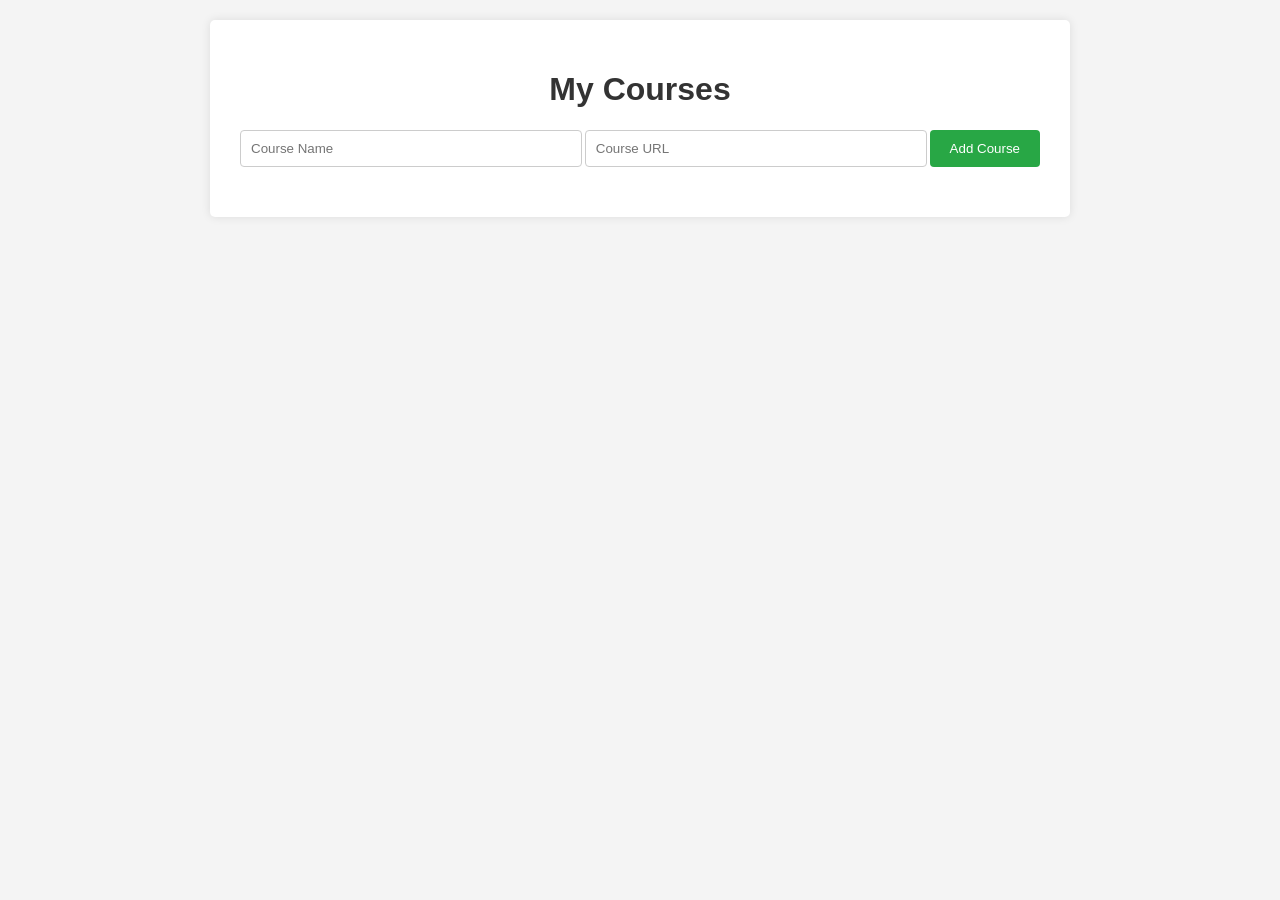
==== index.html @ 26e08bf2 "Initial commit" ====
<!DOCTYPE html>
<html lang="en">
<head>
    <meta charset="UTF-8">
    <meta name="viewport" content="width=device-width, initial-scale=1.0">
    <title>My Courses</title>
    <link rel="stylesheet" href="styles.css">
</head>
<body>
    <div class="container">
        <h1>My Courses</h1>
        
        <!-- Add Course Form -->
        <form id="course-form">
            <input type="text" id="course-name" placeholder="Course Name" required>
            <input type="url" id="course-url" placeholder="Course URL" required>
            <button type="submit">Add Course</button>
        </form>
        
        <!-- Courses List -->
        <ul id="course-list">
            <!-- Dynamic Content -->
        </ul>
    </div>

    <script src="script.js"></script>
</body>
</html>
---- styles.css ----
/* styles.css */

body {
    font-family: Arial, sans-serif;
    background-color: #f4f4f4;
    margin: 0;
    padding: 20px;
}

.container {
    max-width: 800px;
    margin: auto;
    background: #fff;
    padding: 30px;
    border-radius: 5px;
    box-shadow: 0 0 10px rgba(0,0,0,0.1);
}

h1 {
    text-align: center;
    color: #333;
}

form {
    display: flex;
    justify-content: space-between;
    margin-bottom: 20px;
}

form input {
    width: 40%;
    padding: 10px;
    border: 1px solid #ccc;
    border-radius: 4px;
}

form button {
    padding: 10px 20px;
    background: #28a745;
    border: none;
    color: #fff;
    border-radius: 4px;
    cursor: pointer;
}

form button:hover {
    background: #218838;
}

#course-list {
    list-style: none;
    padding: 0;
}

.course-item {
    display: flex;
    justify-content: space-between;
    align-items: center;
    padding: 10px;
    border-bottom: 1px solid #ddd;
}

.course-details {
    flex: 1;
}

.course-details a {
    text-decoration: none;
    color: #007bff;
    font-weight: bold;
}

.course-details a:hover {
    text-decoration: underline;
}

.progress-container {
    margin-top: 5px;
}

.progress-bar {
    width: 100%;
    background-color: #e0e0e0;
    border-radius: 3px;
    overflow: hidden;
    cursor: pointer;
}

.progress {
    height: 20px;
    background-color: #28a745;
    width: 0%;
    transition: width 0.3s;
}

.delete-btn {
    background: #dc3545;
    border: none;
    color: #fff;
    padding: 8px 12px;
    border-radius: 4px;
    cursor: pointer;
}

.delete-btn:hover {
    background: #c82333;
}
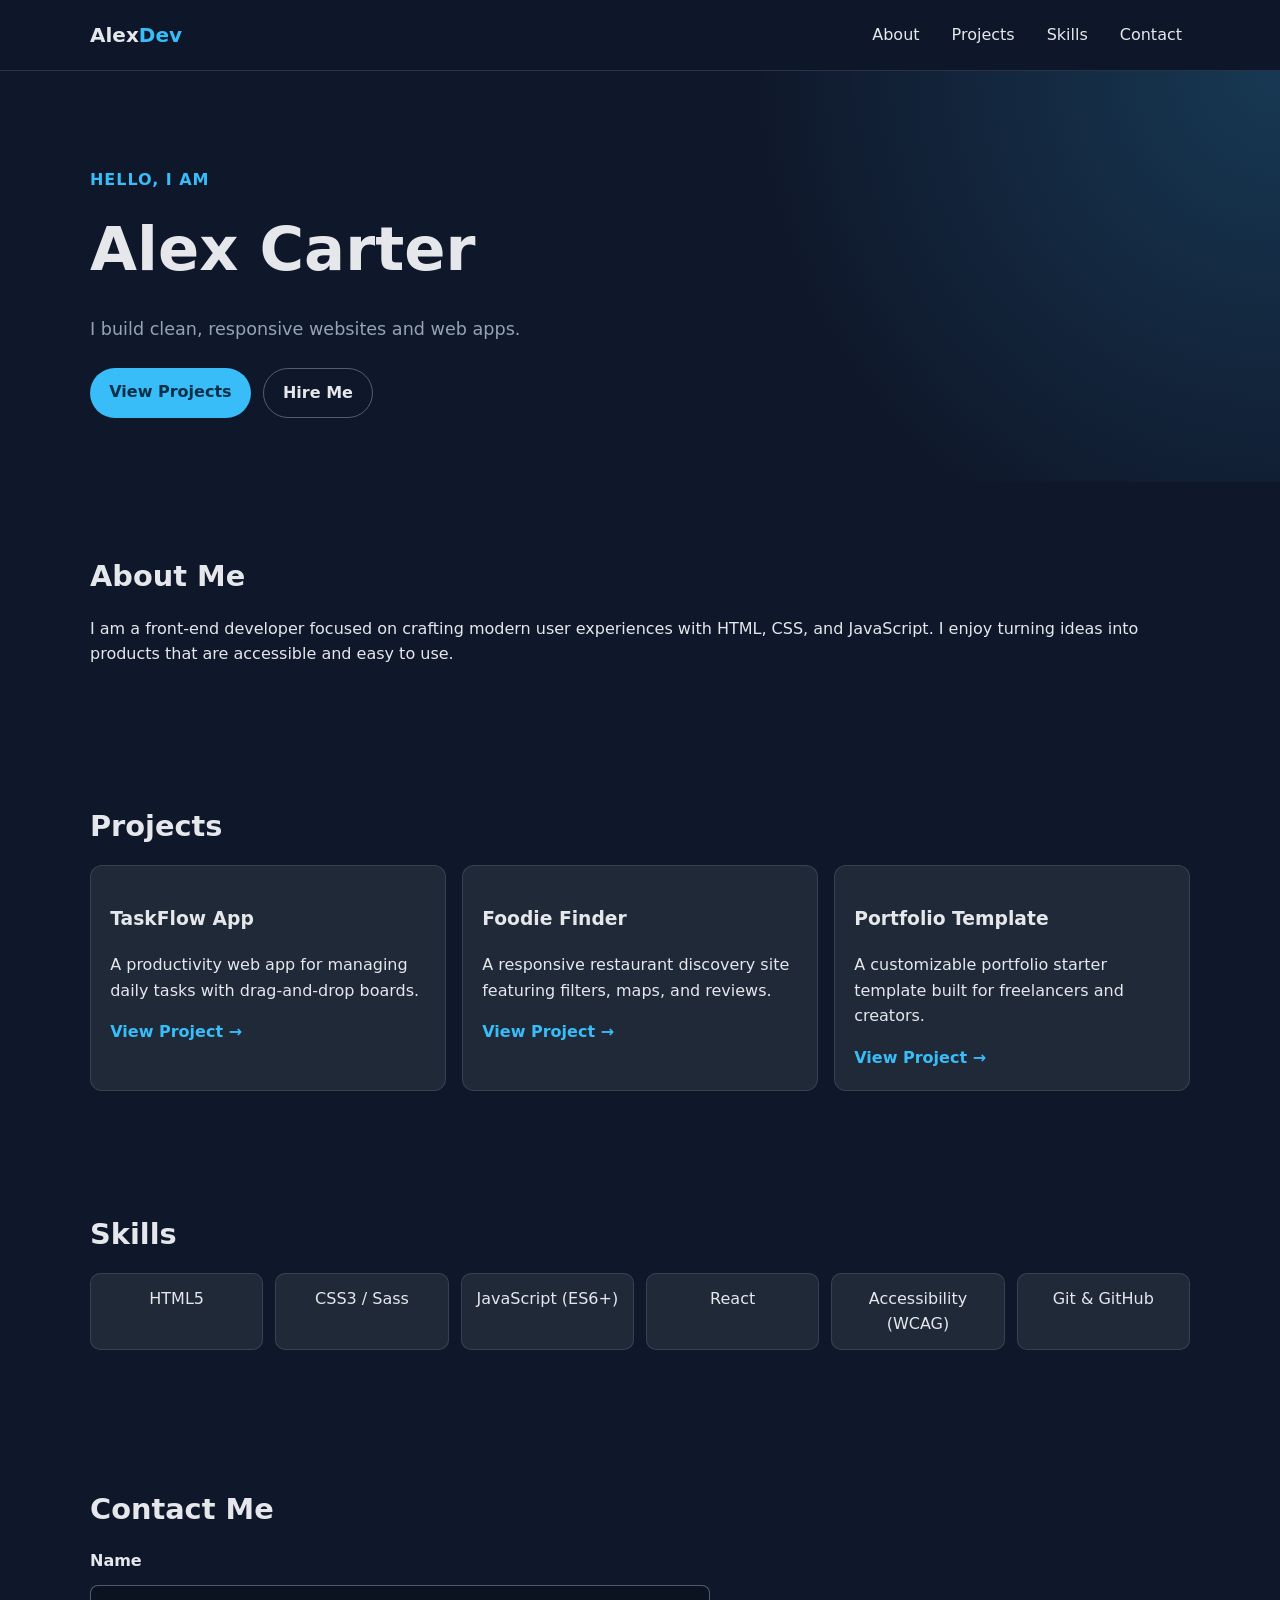
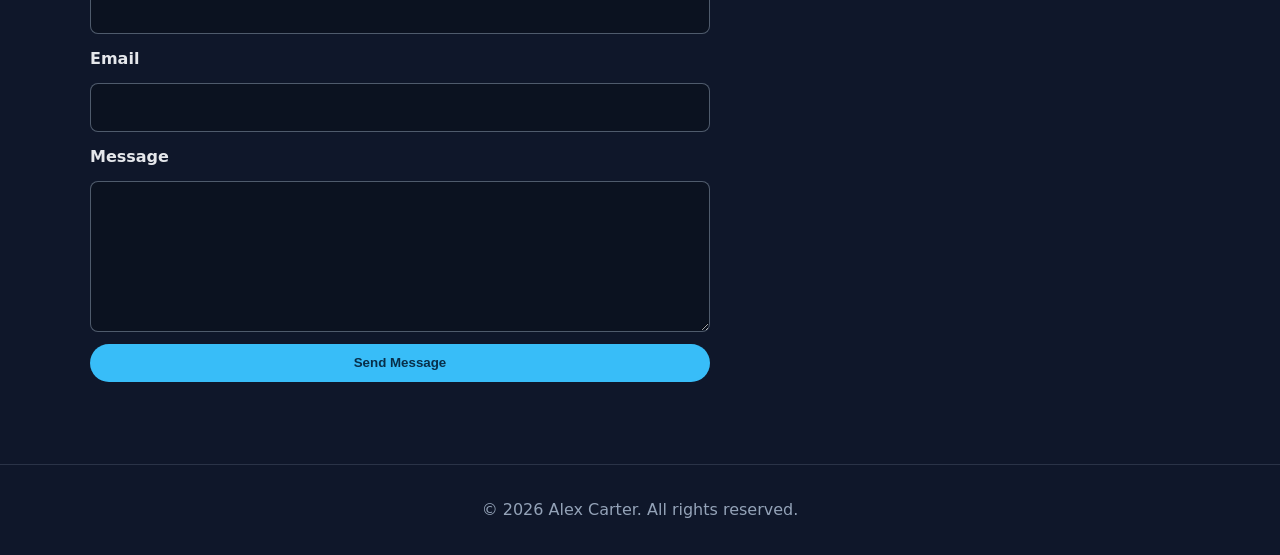
==== commit c677b51d: "Improve portfolio accessibility and interaction polish" ====
--- a/index.html
+++ b/index.html
@@ -1,28 +1,104 @@
 <!DOCTYPE html>
 <html lang="en">
 <head>
-    <meta charset="UTF-8">
-    <meta name="viewport" content="width=device-width, initial-scale=1.0">
-    <title>My Courses</title>
-    <link rel="stylesheet" href="styles.css">
+  <meta charset="UTF-8">
+  <meta name="viewport" content="width=device-width, initial-scale=1.0">
+  <title>Alex Carter | Web Developer</title>
+  <meta name="description" content="Personal website for Alex Carter, a front-end web developer building accessible and fast websites.">
+  <link rel="stylesheet" href="styles.css">
 </head>
 <body>
-    <div class="container">
-        <h1>My Courses</h1>
-        
-        <!-- Add Course Form -->
-        <form id="course-form">
-            <input type="text" id="course-name" placeholder="Course Name" required>
-            <input type="url" id="course-url" placeholder="Course URL" required>
-            <button type="submit">Add Course</button>
-        </form>
-        
-        <!-- Courses List -->
-        <ul id="course-list">
-            <!-- Dynamic Content -->
-        </ul>
-    </div>
+  <header class="site-header">
+    <nav class="nav container" aria-label="Main navigation">
+      <a href="#home" class="logo">Alex<span>Dev</span></a>
+      <button class="menu-toggle" aria-expanded="false" aria-controls="nav-links" aria-label="Toggle navigation menu">
+        <span aria-hidden="true">☰</span>
+      </button>
+      <ul id="nav-links" class="nav-links">
+        <li><a href="#about">About</a></li>
+        <li><a href="#projects">Projects</a></li>
+        <li><a href="#skills">Skills</a></li>
+        <li><a href="#contact">Contact</a></li>
+      </ul>
+    </nav>
+  </header>
 
-    <script src="script.js"></script>
+  <main>
+    <section id="home" class="hero">
+      <div class="container hero-content">
+        <p class="eyebrow">Hello, I am</p>
+        <h1>Alex Carter</h1>
+        <p class="subtitle">I build clean, responsive websites and web apps.</p>
+        <div class="hero-actions">
+          <a class="btn primary" href="#projects">View Projects</a>
+          <a class="btn ghost" href="#contact">Hire Me</a>
+        </div>
+      </div>
+    </section>
+
+    <section id="about" class="section container">
+      <h2>About Me</h2>
+      <p>
+        I am a front-end developer focused on crafting modern user experiences with HTML, CSS,
+        and JavaScript. I enjoy turning ideas into products that are accessible and easy to use.
+      </p>
+    </section>
+
+    <section id="projects" class="section container">
+      <h2>Projects</h2>
+      <div class="card-grid">
+        <article class="card">
+          <h3>TaskFlow App</h3>
+          <p>A productivity web app for managing daily tasks with drag-and-drop boards.</p>
+          <a href="https://example.com/taskflow" target="_blank" rel="noopener noreferrer" aria-label="View TaskFlow App">View Project →</a>
+        </article>
+        <article class="card">
+          <h3>Foodie Finder</h3>
+          <p>A responsive restaurant discovery site featuring filters, maps, and reviews.</p>
+          <a href="https://example.com/foodie-finder" target="_blank" rel="noopener noreferrer" aria-label="View Foodie Finder">View Project →</a>
+        </article>
+        <article class="card">
+          <h3>Portfolio Template</h3>
+          <p>A customizable portfolio starter template built for freelancers and creators.</p>
+          <a href="https://example.com/portfolio-template" target="_blank" rel="noopener noreferrer" aria-label="View Portfolio Template">View Project →</a>
+        </article>
+      </div>
+    </section>
+
+    <section id="skills" class="section container">
+      <h2>Skills</h2>
+      <ul class="skill-list">
+        <li>HTML5</li>
+        <li>CSS3 / Sass</li>
+        <li>JavaScript (ES6+)</li>
+        <li>React</li>
+        <li>Accessibility (WCAG)</li>
+        <li>Git & GitHub</li>
+      </ul>
+    </section>
+
+    <section id="contact" class="section container">
+      <h2>Contact Me</h2>
+      <form id="contact-form" class="contact-form" novalidate>
+        <label for="name">Name</label>
+        <input type="text" id="name" name="name" autocomplete="name" required>
+
+        <label for="email">Email</label>
+        <input type="email" id="email" name="email" autocomplete="email" required>
+
+        <label for="message">Message</label>
+        <textarea id="message" name="message" rows="5" required></textarea>
+
+        <button type="submit" class="btn primary">Send Message</button>
+        <p id="form-feedback" class="form-feedback" aria-live="polite"></p>
+      </form>
+    </section>
+  </main>
+
+  <footer class="site-footer">
+    <p>© <span id="year"></span> Alex Carter. All rights reserved.</p>
+  </footer>
+
+  <script src="script.js"></script>
 </body>
 </html>
--- a/styles.css
+++ b/styles.css
@@ -1,107 +1,265 @@
-/* styles.css */
+:root {
+  --bg: #0f172a;
+  --text: #e5e7eb;
+  --muted: #94a3b8;
+  --brand: #38bdf8;
+  --brand-dark: #0ea5e9;
+  --card: #1f2937;
+  --success: #22c55e;
+  --error: #f87171;
+}
+
+* {
+  box-sizing: border-box;
+}
+
+html {
+  scroll-behavior: smooth;
+}
 
 body {
-    font-family: Arial, sans-serif;
-    background-color: #f4f4f4;
-    margin: 0;
-    padding: 20px;
+  margin: 0;
+  font-family: Inter, system-ui, -apple-system, Segoe UI, Roboto, sans-serif;
+  background: var(--bg);
+  color: var(--text);
+  line-height: 1.6;
 }
 
 .container {
-    max-width: 800px;
-    margin: auto;
-    background: #fff;
-    padding: 30px;
-    border-radius: 5px;
-    box-shadow: 0 0 10px rgba(0,0,0,0.1);
-}
-
-h1 {
-    text-align: center;
-    color: #333;
-}
-
-form {
+  width: min(1100px, 92%);
+  margin-inline: auto;
+}
+
+.site-header {
+  position: sticky;
+  top: 0;
+  z-index: 100;
+  background: rgba(15, 23, 42, 0.92);
+  backdrop-filter: blur(8px);
+  border-bottom: 1px solid rgba(148, 163, 184, 0.2);
+}
+
+.nav {
+  display: flex;
+  align-items: center;
+  justify-content: space-between;
+  min-height: 70px;
+  position: relative;
+}
+
+.logo {
+  color: var(--text);
+  text-decoration: none;
+  font-size: 1.25rem;
+  font-weight: 800;
+}
+
+.logo span {
+  color: var(--brand);
+}
+
+.nav-links {
+  list-style: none;
+  display: flex;
+  gap: 1rem;
+  margin: 0;
+  padding: 0;
+}
+
+.nav-links a {
+  color: var(--text);
+  text-decoration: none;
+  padding: 0.5rem;
+  border-radius: 6px;
+}
+
+.nav-links a:hover,
+.nav-links a:focus-visible {
+  background: rgba(56, 189, 248, 0.15);
+  outline: none;
+}
+
+.menu-toggle {
+  display: none;
+  border: 1px solid rgba(148, 163, 184, 0.4);
+  background: transparent;
+  color: var(--text);
+  padding: 0.4rem 0.6rem;
+  border-radius: 6px;
+}
+
+.hero {
+  background: radial-gradient(circle at top right, rgba(56, 189, 248, 0.2), transparent 40%);
+  padding: 5rem 0 4rem;
+}
+
+.hero h1 {
+  font-size: clamp(2.2rem, 5vw, 3.8rem);
+  margin: 0;
+}
+
+.eyebrow {
+  color: var(--brand);
+  letter-spacing: 0.06em;
+  text-transform: uppercase;
+  font-weight: 700;
+  margin-bottom: 0.5rem;
+}
+
+.subtitle {
+  color: var(--muted);
+  font-size: 1.1rem;
+  max-width: 620px;
+}
+
+.hero-actions {
+  display: flex;
+  gap: 0.75rem;
+  margin-top: 1.5rem;
+  flex-wrap: wrap;
+}
+
+.btn {
+  display: inline-block;
+  border-radius: 999px;
+  padding: 0.7rem 1.2rem;
+  font-weight: 700;
+  text-decoration: none;
+  border: none;
+  cursor: pointer;
+}
+
+.btn.primary {
+  background: var(--brand);
+  color: #082f49;
+}
+
+.btn.primary:hover {
+  background: var(--brand-dark);
+}
+
+.btn.ghost {
+  background: transparent;
+  color: var(--text);
+  border: 1px solid rgba(148, 163, 184, 0.5);
+}
+
+.section {
+  padding: 3rem 0;
+}
+
+h2 {
+  font-size: 1.8rem;
+  margin-bottom: 1rem;
+}
+
+.card-grid {
+  display: grid;
+  gap: 1rem;
+  grid-template-columns: repeat(auto-fit, minmax(220px, 1fr));
+}
+
+.card {
+  background: var(--card);
+  border: 1px solid rgba(148, 163, 184, 0.2);
+  border-radius: 12px;
+  padding: 1.2rem;
+}
+
+.card a {
+  color: var(--brand);
+  text-decoration: none;
+  font-weight: 600;
+}
+
+.card a:hover,
+.card a:focus-visible {
+  text-decoration: underline;
+}
+
+.skill-list {
+  display: grid;
+  grid-template-columns: repeat(auto-fit, minmax(160px, 1fr));
+  gap: 0.75rem;
+  list-style: none;
+  padding: 0;
+}
+
+.skill-list li {
+  background: var(--card);
+  border: 1px solid rgba(148, 163, 184, 0.2);
+  border-radius: 10px;
+  text-align: center;
+  padding: 0.75rem;
+}
+
+.contact-form {
+  display: grid;
+  gap: 0.75rem;
+  max-width: 620px;
+}
+
+.contact-form label {
+  font-weight: 600;
+}
+
+input,
+textarea {
+  border: 1px solid rgba(148, 163, 184, 0.5);
+  border-radius: 8px;
+  background: #0b1220;
+  color: var(--text);
+  padding: 0.65rem 0.8rem;
+  font: inherit;
+}
+
+input:focus-visible,
+textarea:focus-visible,
+.menu-toggle:focus-visible,
+.btn:focus-visible {
+  outline: 2px solid var(--brand);
+  outline-offset: 2px;
+}
+
+.form-feedback {
+  min-height: 1.4rem;
+  margin: 0;
+}
+
+.form-feedback.success {
+  color: var(--success);
+}
+
+.form-feedback.error {
+  color: var(--error);
+}
+
+.site-footer {
+  border-top: 1px solid rgba(148, 163, 184, 0.2);
+  text-align: center;
+  color: var(--muted);
+  padding: 1rem;
+}
+
+@media (max-width: 760px) {
+  .menu-toggle {
+    display: block;
+  }
+
+  .nav-links {
+    display: none;
+    position: absolute;
+    right: 0;
+    top: 64px;
+    background: #0b1220;
+    border: 1px solid rgba(148, 163, 184, 0.35);
+    border-radius: 8px;
+    width: 220px;
+    padding: 0.8rem;
+    flex-direction: column;
+  }
+
+  .nav-links.show {
     display: flex;
-    justify-content: space-between;
-    margin-bottom: 20px;
-}
-
-form input {
-    width: 40%;
-    padding: 10px;
-    border: 1px solid #ccc;
-    border-radius: 4px;
-}
-
-form button {
-    padding: 10px 20px;
-    background: #28a745;
-    border: none;
-    color: #fff;
-    border-radius: 4px;
-    cursor: pointer;
-}
-
-form button:hover {
-    background: #218838;
-}
-
-#course-list {
-    list-style: none;
-    padding: 0;
-}
-
-.course-item {
-    display: flex;
-    justify-content: space-between;
-    align-items: center;
-    padding: 10px;
-    border-bottom: 1px solid #ddd;
-}
-
-.course-details {
-    flex: 1;
-}
-
-.course-details a {
-    text-decoration: none;
-    color: #007bff;
-    font-weight: bold;
-}
-
-.course-details a:hover {
-    text-decoration: underline;
-}
-
-.progress-container {
-    margin-top: 5px;
-}
-
-.progress-bar {
-    width: 100%;
-    background-color: #e0e0e0;
-    border-radius: 3px;
-    overflow: hidden;
-    cursor: pointer;
-}
-
-.progress {
-    height: 20px;
-    background-color: #28a745;
-    width: 0%;
-    transition: width 0.3s;
-}
-
-.delete-btn {
-    background: #dc3545;
-    border: none;
-    color: #fff;
-    padding: 8px 12px;
-    border-radius: 4px;
-    cursor: pointer;
-}
-
-.delete-btn:hover {
-    background: #c82333;
-}
+  }
+}
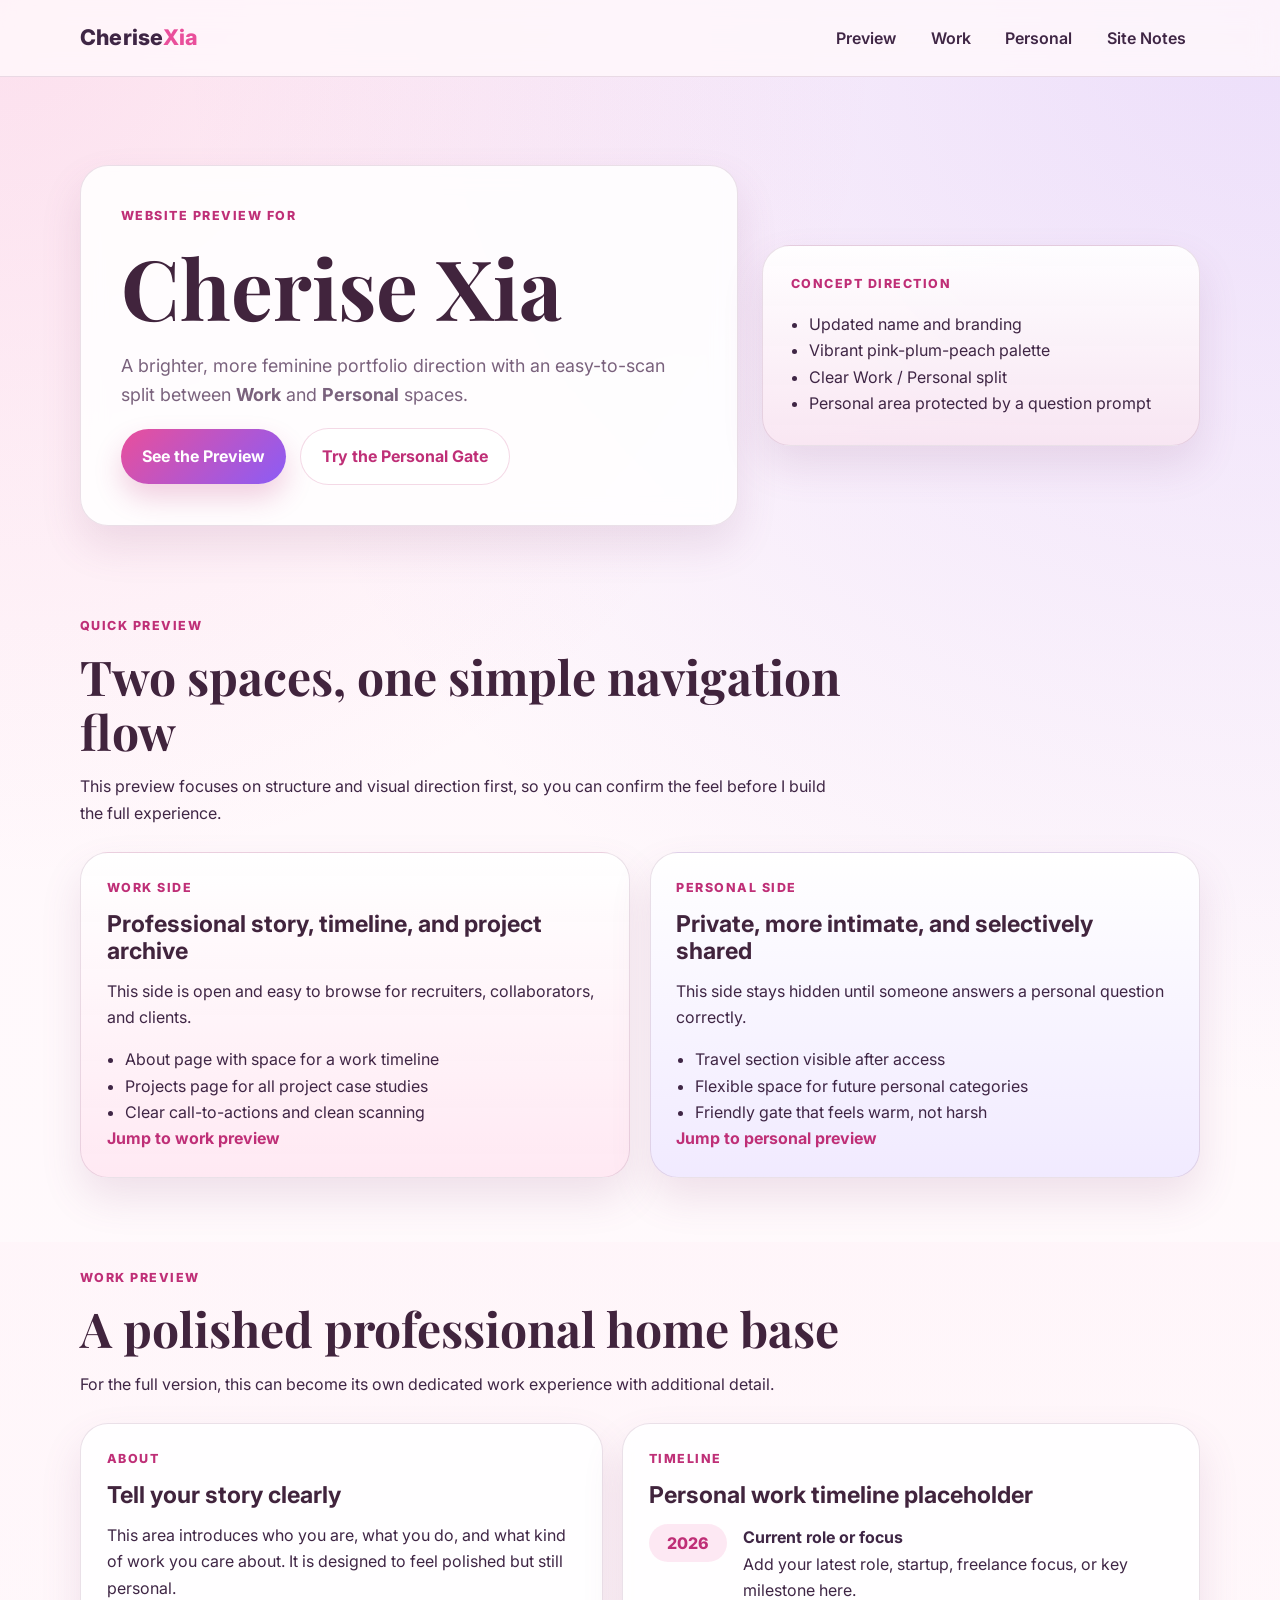
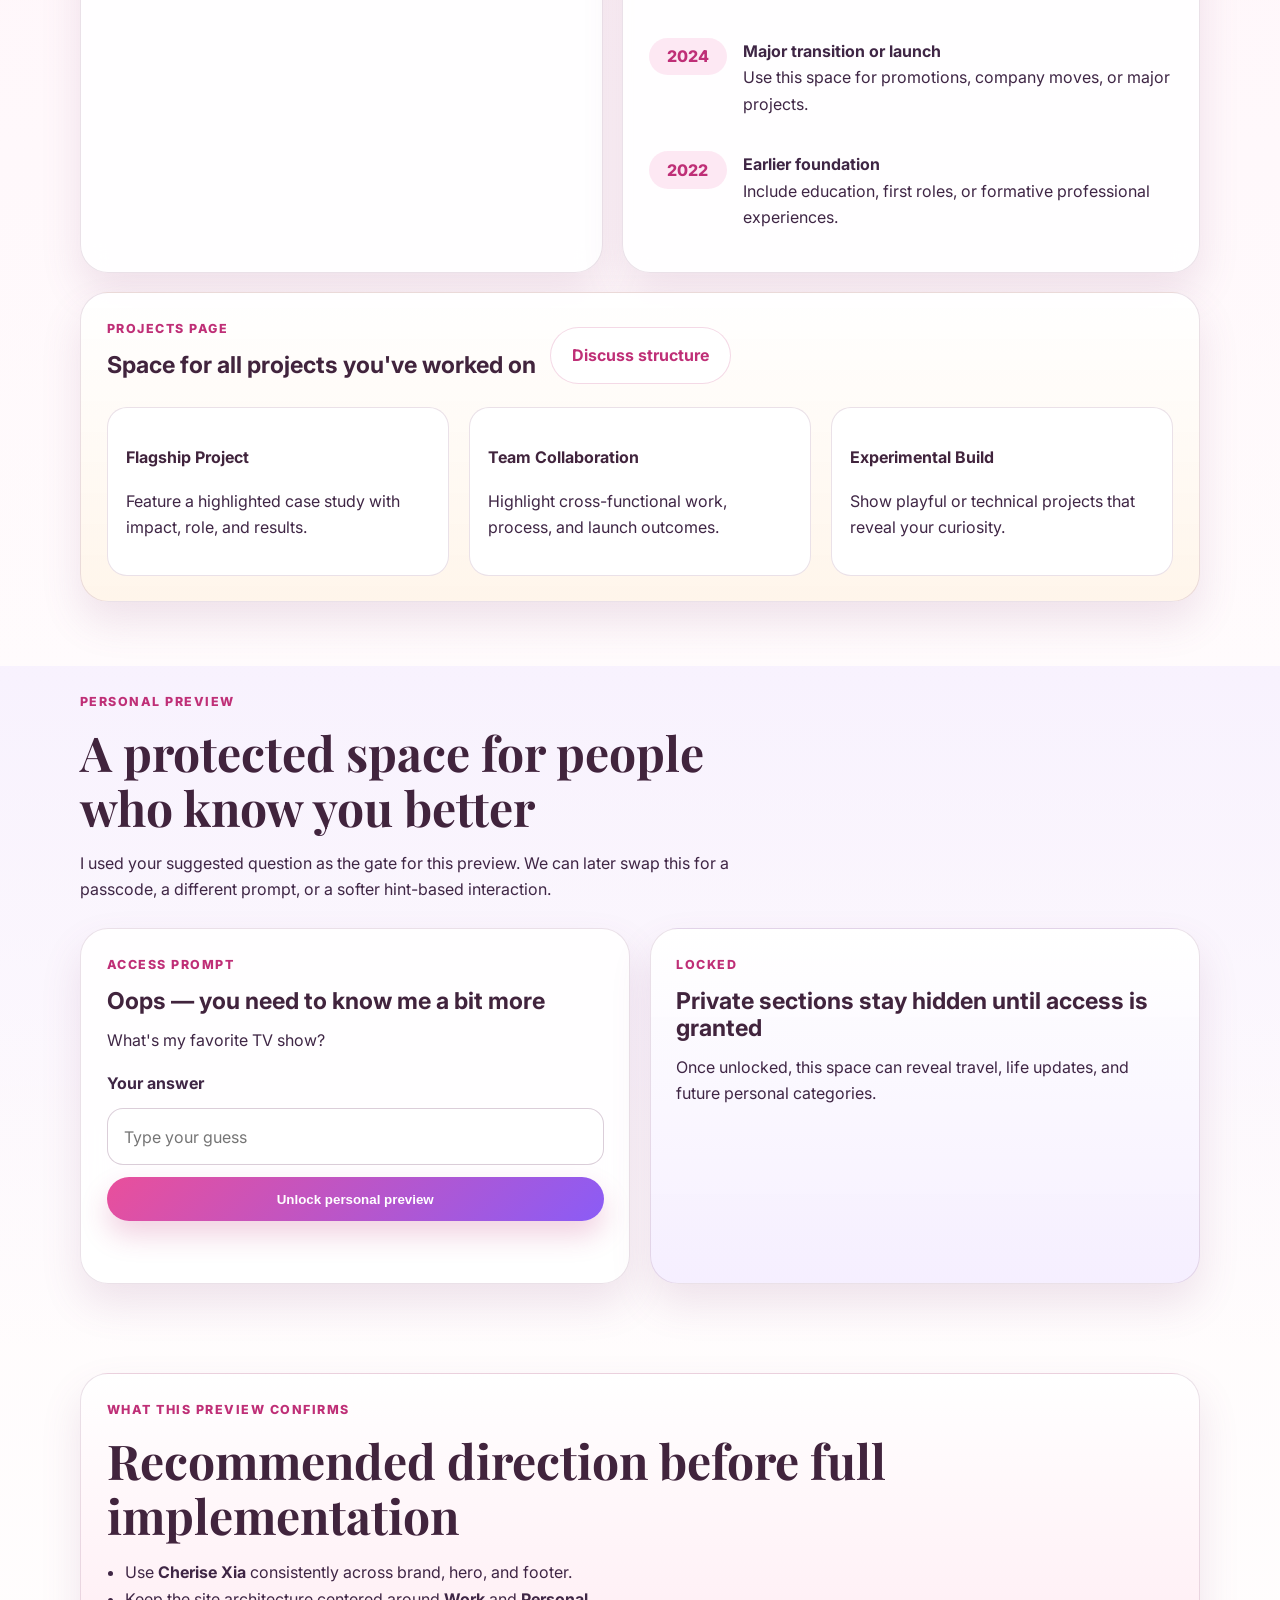
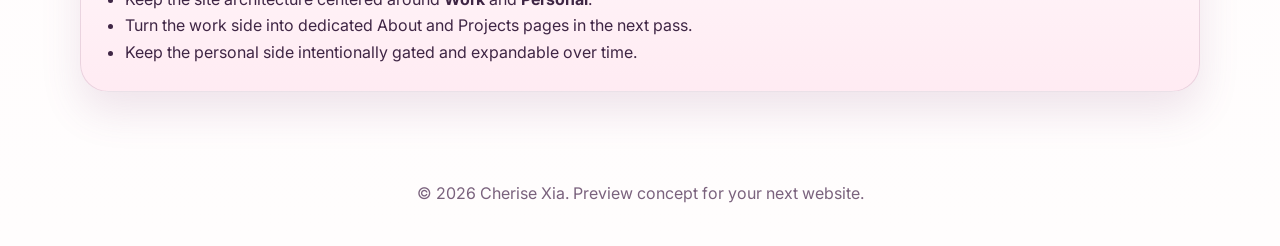
==== commit 13f062b7: "Create Cherise Xia portfolio preview" ====
--- a/index.html
+++ b/index.html
@@ -3,100 +3,250 @@
 <head>
   <meta charset="UTF-8">
   <meta name="viewport" content="width=device-width, initial-scale=1.0">
-  <title>Alex Carter | Web Developer</title>
-  <meta name="description" content="Personal website for Alex Carter, a front-end web developer building accessible and fast websites.">
+  <title>Cherise Xia | Portfolio Preview</title>
+  <meta name="description" content="Preview of Cherise Xia's personal website with separated work and personal spaces.">
+  <link rel="preconnect" href="https://fonts.googleapis.com">
+  <link rel="preconnect" href="https://fonts.gstatic.com" crossorigin>
+  <link href="https://fonts.googleapis.com/css2?family=Inter:wght@400;500;600;700;800&family=Playfair+Display:wght@600;700&display=swap" rel="stylesheet">
   <link rel="stylesheet" href="styles.css">
 </head>
 <body>
   <header class="site-header">
     <nav class="nav container" aria-label="Main navigation">
-      <a href="#home" class="logo">Alex<span>Dev</span></a>
+      <a href="#top" class="logo">Cherise<span>Xia</span></a>
       <button class="menu-toggle" aria-expanded="false" aria-controls="nav-links" aria-label="Toggle navigation menu">
         <span aria-hidden="true">☰</span>
       </button>
       <ul id="nav-links" class="nav-links">
-        <li><a href="#about">About</a></li>
-        <li><a href="#projects">Projects</a></li>
-        <li><a href="#skills">Skills</a></li>
-        <li><a href="#contact">Contact</a></li>
+        <li><a href="#preview">Preview</a></li>
+        <li><a href="#work">Work</a></li>
+        <li><a href="#personal">Personal</a></li>
+        <li><a href="#notes">Site Notes</a></li>
       </ul>
     </nav>
   </header>
 
-  <main>
-    <section id="home" class="hero">
-      <div class="container hero-content">
-        <p class="eyebrow">Hello, I am</p>
-        <h1>Alex Carter</h1>
-        <p class="subtitle">I build clean, responsive websites and web apps.</p>
-        <div class="hero-actions">
-          <a class="btn primary" href="#projects">View Projects</a>
-          <a class="btn ghost" href="#contact">Hire Me</a>
-        </div>
-      </div>
-    </section>
-
-    <section id="about" class="section container">
-      <h2>About Me</h2>
-      <p>
-        I am a front-end developer focused on crafting modern user experiences with HTML, CSS,
-        and JavaScript. I enjoy turning ideas into products that are accessible and easy to use.
-      </p>
-    </section>
-
-    <section id="projects" class="section container">
-      <h2>Projects</h2>
-      <div class="card-grid">
-        <article class="card">
-          <h3>TaskFlow App</h3>
-          <p>A productivity web app for managing daily tasks with drag-and-drop boards.</p>
-          <a href="https://example.com/taskflow" target="_blank" rel="noopener noreferrer" aria-label="View TaskFlow App">View Project →</a>
+  <main id="top">
+    <section class="hero">
+      <div class="container hero-grid">
+        <div class="hero-copy">
+          <p class="eyebrow">Website preview for</p>
+          <h1>Cherise Xia</h1>
+          <p class="subtitle">
+            A brighter, more feminine portfolio direction with an easy-to-scan split between
+            <strong>Work</strong> and <strong>Personal</strong> spaces.
+          </p>
+          <div class="hero-actions">
+            <a class="btn primary" href="#preview">See the Preview</a>
+            <a class="btn ghost" href="#personal">Try the Personal Gate</a>
+          </div>
+        </div>
+
+        <aside class="hero-panel" aria-label="Preview summary">
+          <p class="panel-label">Concept direction</p>
+          <ul class="feature-list">
+            <li>Updated name and branding</li>
+            <li>Vibrant pink-plum-peach palette</li>
+            <li>Clear Work / Personal split</li>
+            <li>Personal area protected by a question prompt</li>
+          </ul>
+        </aside>
+      </div>
+    </section>
+
+    <section id="preview" class="section container">
+      <div class="section-heading">
+        <p class="section-kicker">Quick preview</p>
+        <h2>Two spaces, one simple navigation flow</h2>
+        <p>
+          This preview focuses on structure and visual direction first, so you can confirm the feel
+          before I build the full experience.
+        </p>
+      </div>
+
+      <div class="split-preview">
+        <article class="preview-card preview-card-work">
+          <p class="card-tag">Work side</p>
+          <h3>Professional story, timeline, and project archive</h3>
+          <p>
+            This side is open and easy to browse for recruiters, collaborators, and clients.
+          </p>
+          <ul>
+            <li>About page with space for a work timeline</li>
+            <li>Projects page for all project case studies</li>
+            <li>Clear call-to-actions and clean scanning</li>
+          </ul>
+          <a href="#work" class="text-link">Jump to work preview</a>
         </article>
-        <article class="card">
-          <h3>Foodie Finder</h3>
-          <p>A responsive restaurant discovery site featuring filters, maps, and reviews.</p>
-          <a href="https://example.com/foodie-finder" target="_blank" rel="noopener noreferrer" aria-label="View Foodie Finder">View Project →</a>
+
+        <article class="preview-card preview-card-personal">
+          <p class="card-tag">Personal side</p>
+          <h3>Private, more intimate, and selectively shared</h3>
+          <p>
+            This side stays hidden until someone answers a personal question correctly.
+          </p>
+          <ul>
+            <li>Travel section visible after access</li>
+            <li>Flexible space for future personal categories</li>
+            <li>Friendly gate that feels warm, not harsh</li>
+          </ul>
+          <a href="#personal" class="text-link">Jump to personal preview</a>
         </article>
-        <article class="card">
-          <h3>Portfolio Template</h3>
-          <p>A customizable portfolio starter template built for freelancers and creators.</p>
-          <a href="https://example.com/portfolio-template" target="_blank" rel="noopener noreferrer" aria-label="View Portfolio Template">View Project →</a>
+      </div>
+    </section>
+
+    <section id="work" class="section work-section">
+      <div class="container">
+        <div class="section-heading">
+          <p class="section-kicker">Work preview</p>
+          <h2>A polished professional home base</h2>
+          <p>
+            For the full version, this can become its own dedicated work experience with additional detail.
+          </p>
+        </div>
+
+        <div class="work-layout">
+          <article class="surface intro-card">
+            <p class="card-tag">About</p>
+            <h3>Tell your story clearly</h3>
+            <p>
+              This area introduces who you are, what you do, and what kind of work you care about.
+              It is designed to feel polished but still personal.
+            </p>
+          </article>
+
+          <article class="surface timeline-card">
+            <p class="card-tag">Timeline</p>
+            <h3>Personal work timeline placeholder</h3>
+            <div class="timeline">
+              <div class="timeline-item">
+                <span class="timeline-year">2026</span>
+                <div>
+                  <strong>Current role or focus</strong>
+                  <p>Add your latest role, startup, freelance focus, or key milestone here.</p>
+                </div>
+              </div>
+              <div class="timeline-item">
+                <span class="timeline-year">2024</span>
+                <div>
+                  <strong>Major transition or launch</strong>
+                  <p>Use this space for promotions, company moves, or major projects.</p>
+                </div>
+              </div>
+              <div class="timeline-item">
+                <span class="timeline-year">2022</span>
+                <div>
+                  <strong>Earlier foundation</strong>
+                  <p>Include education, first roles, or formative professional experiences.</p>
+                </div>
+              </div>
+            </div>
+          </article>
+        </div>
+
+        <article class="surface projects-showcase">
+          <div class="projects-header">
+            <div>
+              <p class="card-tag">Projects page</p>
+              <h3>Space for all projects you've worked on</h3>
+            </div>
+            <a class="btn soft" href="#notes">Discuss structure</a>
+          </div>
+
+          <div class="project-grid">
+            <article class="project-card">
+              <h4>Flagship Project</h4>
+              <p>Feature a highlighted case study with impact, role, and results.</p>
+            </article>
+            <article class="project-card">
+              <h4>Team Collaboration</h4>
+              <p>Highlight cross-functional work, process, and launch outcomes.</p>
+            </article>
+            <article class="project-card">
+              <h4>Experimental Build</h4>
+              <p>Show playful or technical projects that reveal your curiosity.</p>
+            </article>
+          </div>
         </article>
       </div>
     </section>
 
-    <section id="skills" class="section container">
-      <h2>Skills</h2>
-      <ul class="skill-list">
-        <li>HTML5</li>
-        <li>CSS3 / Sass</li>
-        <li>JavaScript (ES6+)</li>
-        <li>React</li>
-        <li>Accessibility (WCAG)</li>
-        <li>Git & GitHub</li>
-      </ul>
-    </section>
-
-    <section id="contact" class="section container">
-      <h2>Contact Me</h2>
-      <form id="contact-form" class="contact-form" novalidate>
-        <label for="name">Name</label>
-        <input type="text" id="name" name="name" autocomplete="name" required>
-
-        <label for="email">Email</label>
-        <input type="email" id="email" name="email" autocomplete="email" required>
-
-        <label for="message">Message</label>
-        <textarea id="message" name="message" rows="5" required></textarea>
-
-        <button type="submit" class="btn primary">Send Message</button>
-        <p id="form-feedback" class="form-feedback" aria-live="polite"></p>
-      </form>
+    <section id="personal" class="section personal-section">
+      <div class="container personal-layout">
+        <div class="section-heading narrow">
+          <p class="section-kicker">Personal preview</p>
+          <h2>A protected space for people who know you better</h2>
+          <p>
+            I used your suggested question as the gate for this preview. We can later swap this for
+            a passcode, a different prompt, or a softer hint-based interaction.
+          </p>
+        </div>
+
+        <div class="gate-and-content">
+          <article class="surface gate-card">
+            <p class="card-tag">Access prompt</p>
+            <h3>Oops — you need to know me a bit more</h3>
+            <p>What&apos;s my favorite TV show?</p>
+            <form id="access-form" class="access-form" novalidate>
+              <label for="access-answer">Your answer</label>
+              <input
+                type="text"
+                id="access-answer"
+                name="access-answer"
+                autocomplete="off"
+                placeholder="Type your guess"
+                aria-describedby="access-feedback"
+                required
+              >
+              <button type="submit" class="btn primary">Unlock personal preview</button>
+              <p id="access-feedback" class="form-feedback" aria-live="polite"></p>
+            </form>
+          </article>
+
+          <article class="surface personal-content is-locked" id="personal-content" aria-live="polite">
+            <div class="locked-state" id="locked-state">
+              <p class="card-tag">Locked</p>
+              <h3>Private sections stay hidden until access is granted</h3>
+              <p>
+                Once unlocked, this space can reveal travel, life updates, and future personal categories.
+              </p>
+            </div>
+
+            <div class="unlocked-state" id="unlocked-state" hidden>
+              <p class="card-tag">Unlocked preview</p>
+              <h3>Personal sections you can grow over time</h3>
+              <div class="personal-grid">
+                <section class="personal-block">
+                  <h4>Travel</h4>
+                  <p>Feature destinations, photo journals, maps, or favorite memories.</p>
+                </section>
+                <section class="personal-block">
+                  <h4>More coming soon</h4>
+                  <p>Keep placeholders for future sections such as hobbies, recommendations, or writing.</p>
+                </section>
+              </div>
+            </div>
+          </article>
+        </div>
+      </div>
+    </section>
+
+    <section id="notes" class="section container">
+      <article class="surface notes-card">
+        <p class="section-kicker">What this preview confirms</p>
+        <h2>Recommended direction before full implementation</h2>
+        <ul class="notes-list">
+          <li>Use <strong>Cherise Xia</strong> consistently across brand, hero, and footer.</li>
+          <li>Keep the site architecture centered around <strong>Work</strong> and <strong>Personal</strong>.</li>
+          <li>Turn the work side into dedicated About and Projects pages in the next pass.</li>
+          <li>Keep the personal side intentionally gated and expandable over time.</li>
+        </ul>
+      </article>
     </section>
   </main>
 
   <footer class="site-footer">
-    <p>© <span id="year"></span> Alex Carter. All rights reserved.</p>
+    <p>© <span id="year"></span> Cherise Xia. Preview concept for your next website.</p>
   </footer>
 
   <script src="script.js"></script>
--- a/styles.css
+++ b/styles.css
@@ -1,12 +1,19 @@
 :root {
-  --bg: #0f172a;
-  --text: #e5e7eb;
-  --muted: #94a3b8;
-  --brand: #38bdf8;
-  --brand-dark: #0ea5e9;
-  --card: #1f2937;
-  --success: #22c55e;
-  --error: #f87171;
+  --bg: #fff8fc;
+  --bg-soft: #fff0f7;
+  --surface: rgba(255, 255, 255, 0.86);
+  --surface-strong: #ffffff;
+  --text: #3f2645;
+  --muted: #7a627d;
+  --brand: #e94f9b;
+  --brand-strong: #bf2f77;
+  --accent: #8b5cf6;
+  --accent-soft: #f6d4e8;
+  --peach: #ffb38a;
+  --line: rgba(137, 92, 129, 0.18);
+  --shadow: 0 20px 40px rgba(144, 76, 126, 0.14);
+  --success: #1f9d73;
+  --error: #c83d62;
 }
 
 * {
@@ -19,14 +26,21 @@
 
 body {
   margin: 0;
-  font-family: Inter, system-ui, -apple-system, Segoe UI, Roboto, sans-serif;
-  background: var(--bg);
+  font-family: Inter, system-ui, -apple-system, BlinkMacSystemFont, "Segoe UI", sans-serif;
   color: var(--text);
-  line-height: 1.6;
+  background:
+    radial-gradient(circle at top left, rgba(233, 79, 155, 0.14), transparent 24%),
+    radial-gradient(circle at top right, rgba(139, 92, 246, 0.16), transparent 30%),
+    linear-gradient(180deg, #fff7fb 0%, #fffdfd 100%);
+  line-height: 1.65;
+}
+
+img {
+  max-width: 100%;
 }
 
 .container {
-  width: min(1100px, 92%);
+  width: min(1120px, 92%);
   margin-inline: auto;
 }
 
@@ -34,24 +48,26 @@
   position: sticky;
   top: 0;
   z-index: 100;
-  background: rgba(15, 23, 42, 0.92);
-  backdrop-filter: blur(8px);
-  border-bottom: 1px solid rgba(148, 163, 184, 0.2);
+  background: rgba(255, 248, 252, 0.82);
+  backdrop-filter: blur(14px);
+  border-bottom: 1px solid var(--line);
 }
 
 .nav {
+  min-height: 76px;
   display: flex;
   align-items: center;
   justify-content: space-between;
-  min-height: 70px;
+  gap: 1rem;
   position: relative;
 }
 
 .logo {
   color: var(--text);
   text-decoration: none;
-  font-size: 1.25rem;
+  font-size: 1.35rem;
   font-weight: 800;
+  letter-spacing: 0.01em;
 }
 
 .logo span {
@@ -59,171 +75,302 @@
 }
 
 .nav-links {
+  display: flex;
+  align-items: center;
+  gap: 0.35rem;
   list-style: none;
-  display: flex;
-  gap: 1rem;
+  padding: 0;
   margin: 0;
-  padding: 0;
 }
 
 .nav-links a {
+  text-decoration: none;
   color: var(--text);
-  text-decoration: none;
-  padding: 0.5rem;
-  border-radius: 6px;
+  padding: 0.7rem 0.9rem;
+  border-radius: 999px;
+  font-weight: 600;
 }
 
 .nav-links a:hover,
 .nav-links a:focus-visible {
-  background: rgba(56, 189, 248, 0.15);
+  background: rgba(233, 79, 155, 0.12);
+  color: var(--brand-strong);
   outline: none;
 }
 
 .menu-toggle {
   display: none;
-  border: 1px solid rgba(148, 163, 184, 0.4);
-  background: transparent;
+  border: 1px solid var(--line);
+  background: rgba(255, 255, 255, 0.75);
   color: var(--text);
-  padding: 0.4rem 0.6rem;
-  border-radius: 6px;
+  padding: 0.45rem 0.7rem;
+  border-radius: 12px;
+  cursor: pointer;
 }
 
 .hero {
-  background: radial-gradient(circle at top right, rgba(56, 189, 248, 0.2), transparent 40%);
-  padding: 5rem 0 4rem;
-}
-
-.hero h1 {
-  font-size: clamp(2.2rem, 5vw, 3.8rem);
-  margin: 0;
-}
-
-.eyebrow {
-  color: var(--brand);
-  letter-spacing: 0.06em;
+  padding: 5.5rem 0 4rem;
+}
+
+.hero-grid {
+  display: grid;
+  grid-template-columns: 1.5fr 1fr;
+  gap: 1.5rem;
+  align-items: stretch;
+}
+
+.hero-copy,
+.hero-panel,
+.surface,
+.preview-card {
+  border: 1px solid var(--line);
+  box-shadow: var(--shadow);
+  background: var(--surface);
+  backdrop-filter: blur(12px);
+  border-radius: 28px;
+}
+
+.hero-copy {
+  padding: 2.5rem;
+}
+
+.hero-panel {
+  padding: 1.75rem;
+  align-self: center;
+  background: linear-gradient(180deg, rgba(255, 255, 255, 0.92), rgba(248, 229, 241, 0.9));
+}
+
+.eyebrow,
+.section-kicker,
+.card-tag,
+.panel-label {
   text-transform: uppercase;
+  letter-spacing: 0.12em;
+  font-size: 0.78rem;
+  font-weight: 800;
+  color: var(--brand-strong);
+}
+
+h1,
+h2,
+h3,
+h4 {
+  color: #41243d;
+  line-height: 1.15;
+}
+
+h1,
+h2 {
+  font-family: "Playfair Display", Georgia, serif;
+}
+
+h1 {
+  font-size: clamp(3rem, 7vw, 5.2rem);
+  margin: 0.3rem 0 1rem;
+}
+
+h2 {
+  font-size: clamp(2rem, 4vw, 3rem);
+  margin: 0.25rem 0 0.9rem;
+}
+
+h3 {
+  font-size: 1.45rem;
+  margin: 0.35rem 0 0.8rem;
+}
+
+p {
+  margin-top: 0;
+}
+
+.subtitle {
+  font-size: 1.12rem;
+  max-width: 40rem;
+  color: var(--muted);
+}
+
+.feature-list,
+.notes-list,
+.preview-card ul {
+  margin: 1rem 0 0;
+  padding-left: 1.15rem;
+}
+
+.hero-actions,
+.projects-header {
+  display: flex;
+  align-items: center;
+  gap: 0.9rem;
+  flex-wrap: wrap;
+}
+
+.btn {
+  border: none;
+  border-radius: 999px;
+  padding: 0.9rem 1.3rem;
+  text-decoration: none;
   font-weight: 700;
-  margin-bottom: 0.5rem;
-}
-
-.subtitle {
-  color: var(--muted);
-  font-size: 1.1rem;
-  max-width: 620px;
-}
-
-.hero-actions {
-  display: flex;
-  gap: 0.75rem;
-  margin-top: 1.5rem;
-  flex-wrap: wrap;
-}
-
-.btn {
-  display: inline-block;
-  border-radius: 999px;
-  padding: 0.7rem 1.2rem;
+  cursor: pointer;
+  transition: transform 0.18s ease, box-shadow 0.18s ease, background 0.18s ease;
+}
+
+.btn:hover,
+.btn:focus-visible {
+  transform: translateY(-1px);
+}
+
+.btn.primary {
+  background: linear-gradient(135deg, var(--brand) 0%, var(--accent) 100%);
+  color: white;
+  box-shadow: 0 14px 28px rgba(191, 47, 119, 0.22);
+}
+
+.btn.ghost,
+.btn.soft {
+  background: white;
+  color: var(--brand-strong);
+  border: 1px solid rgba(191, 47, 119, 0.18);
+}
+
+.section {
+  padding: 1.6rem 0 4rem;
+}
+
+.section-heading {
+  margin-bottom: 1.6rem;
+  max-width: 48rem;
+}
+
+.section-heading.narrow {
+  max-width: 42rem;
+}
+
+.split-preview,
+.work-layout,
+.gate-and-content,
+.project-grid,
+.personal-grid {
+  display: grid;
+  gap: 1.2rem;
+}
+
+.split-preview,
+.gate-and-content {
+  grid-template-columns: repeat(2, minmax(0, 1fr));
+}
+
+.preview-card,
+.surface {
+  padding: 1.6rem;
+}
+
+.preview-card-work {
+  background: linear-gradient(180deg, rgba(255, 255, 255, 0.95), rgba(255, 231, 242, 0.92));
+}
+
+.preview-card-personal {
+  background: linear-gradient(180deg, rgba(255, 255, 255, 0.95), rgba(240, 233, 255, 0.95));
+}
+
+.text-link {
+  color: var(--brand-strong);
+  text-decoration: none;
   font-weight: 700;
-  text-decoration: none;
-  border: none;
-  cursor: pointer;
-}
-
-.btn.primary {
-  background: var(--brand);
-  color: #082f49;
-}
-
-.btn.primary:hover {
-  background: var(--brand-dark);
-}
-
-.btn.ghost {
-  background: transparent;
-  color: var(--text);
-  border: 1px solid rgba(148, 163, 184, 0.5);
-}
-
-.section {
-  padding: 3rem 0;
-}
-
-h2 {
-  font-size: 1.8rem;
-  margin-bottom: 1rem;
-}
-
-.card-grid {
+}
+
+.text-link:hover,
+.text-link:focus-visible {
+  text-decoration: underline;
+}
+
+.work-section {
+  background: linear-gradient(180deg, rgba(255, 240, 247, 0.4), rgba(255, 255, 255, 0));
+}
+
+.work-layout {
+  grid-template-columns: 0.95fr 1.05fr;
+  margin-bottom: 1.2rem;
+}
+
+.timeline {
   display: grid;
   gap: 1rem;
-  grid-template-columns: repeat(auto-fit, minmax(220px, 1fr));
-}
-
-.card {
-  background: var(--card);
-  border: 1px solid rgba(148, 163, 184, 0.2);
-  border-radius: 12px;
-  padding: 1.2rem;
-}
-
-.card a {
-  color: var(--brand);
-  text-decoration: none;
-  font-weight: 600;
-}
-
-.card a:hover,
-.card a:focus-visible {
-  text-decoration: underline;
-}
-
-.skill-list {
+}
+
+.timeline-item {
   display: grid;
-  grid-template-columns: repeat(auto-fit, minmax(160px, 1fr));
-  gap: 0.75rem;
-  list-style: none;
-  padding: 0;
-}
-
-.skill-list li {
-  background: var(--card);
-  border: 1px solid rgba(148, 163, 184, 0.2);
-  border-radius: 10px;
-  text-align: center;
-  padding: 0.75rem;
-}
-
-.contact-form {
+  grid-template-columns: 78px 1fr;
+  gap: 1rem;
+  align-items: start;
+  padding-top: 0.15rem;
+}
+
+.timeline-year {
+  display: inline-flex;
+  justify-content: center;
+  padding: 0.35rem 0.65rem;
+  border-radius: 999px;
+  background: rgba(233, 79, 155, 0.12);
+  color: var(--brand-strong);
+  font-weight: 800;
+}
+
+.projects-showcase {
+  background: linear-gradient(180deg, rgba(255,255,255,0.92), rgba(255, 245, 234, 0.96));
+}
+
+.project-grid {
+  grid-template-columns: repeat(3, minmax(0, 1fr));
+  margin-top: 1rem;
+}
+
+.project-card,
+.personal-block {
+  background: var(--surface-strong);
+  border: 1px solid var(--line);
+  border-radius: 20px;
+  padding: 1.15rem;
+}
+
+.personal-section {
+  background: linear-gradient(180deg, rgba(244, 237, 255, 0.65), rgba(255, 255, 255, 0));
+}
+
+.access-form {
   display: grid;
   gap: 0.75rem;
-  max-width: 620px;
-}
-
-.contact-form label {
+}
+
+label {
+  font-weight: 700;
+}
+
+input {
+  border: 1px solid rgba(137, 92, 129, 0.3);
+  border-radius: 16px;
+  padding: 0.9rem 1rem;
+  font: inherit;
+  color: var(--text);
+  background: rgba(255, 255, 255, 0.95);
+}
+
+.personal-content {
+  min-height: 100%;
+}
+
+.personal-content.is-locked {
+  background: linear-gradient(180deg, rgba(255,255,255,0.94), rgba(245, 238, 255, 0.95));
+}
+
+.locked-state,
+.unlocked-state {
+  height: 100%;
+}
+
+.form-feedback {
+  min-height: 1.5rem;
+  margin: 0;
   font-weight: 600;
-}
-
-input,
-textarea {
-  border: 1px solid rgba(148, 163, 184, 0.5);
-  border-radius: 8px;
-  background: #0b1220;
-  color: var(--text);
-  padding: 0.65rem 0.8rem;
-  font: inherit;
-}
-
-input:focus-visible,
-textarea:focus-visible,
-.menu-toggle:focus-visible,
-.btn:focus-visible {
-  outline: 2px solid var(--brand);
-  outline-offset: 2px;
-}
-
-.form-feedback {
-  min-height: 1.4rem;
-  margin: 0;
 }
 
 .form-feedback.success {
@@ -234,32 +381,71 @@
   color: var(--error);
 }
 
+.notes-card {
+  background: linear-gradient(180deg, rgba(255,255,255,0.95), rgba(255, 234, 242, 0.95));
+}
+
 .site-footer {
-  border-top: 1px solid rgba(148, 163, 184, 0.2);
+  padding: 1.5rem;
   text-align: center;
   color: var(--muted);
-  padding: 1rem;
+}
+
+input:focus-visible,
+.menu-toggle:focus-visible,
+.btn:focus-visible,
+.text-link:focus-visible {
+  outline: 3px solid rgba(139, 92, 246, 0.35);
+  outline-offset: 3px;
+}
+
+@media (max-width: 900px) {
+  .hero-grid,
+  .split-preview,
+  .work-layout,
+  .gate-and-content,
+  .project-grid {
+    grid-template-columns: 1fr;
+  }
 }
 
 @media (max-width: 760px) {
   .menu-toggle {
-    display: block;
+    display: inline-flex;
   }
 
   .nav-links {
+    position: absolute;
+    top: 68px;
+    right: 0;
+    width: min(260px, 88vw);
+    padding: 0.6rem;
+    background: rgba(255, 255, 255, 0.98);
+    border: 1px solid var(--line);
+    border-radius: 20px;
+    box-shadow: var(--shadow);
     display: none;
-    position: absolute;
-    right: 0;
-    top: 64px;
-    background: #0b1220;
-    border: 1px solid rgba(148, 163, 184, 0.35);
-    border-radius: 8px;
-    width: 220px;
-    padding: 0.8rem;
     flex-direction: column;
+    align-items: stretch;
   }
 
   .nav-links.show {
     display: flex;
   }
-}
+
+  .hero {
+    padding-top: 4.5rem;
+  }
+
+  .hero-copy,
+  .hero-panel,
+  .preview-card,
+  .surface {
+    padding: 1.25rem;
+  }
+
+  .timeline-item {
+    grid-template-columns: 1fr;
+    gap: 0.4rem;
+  }
+}
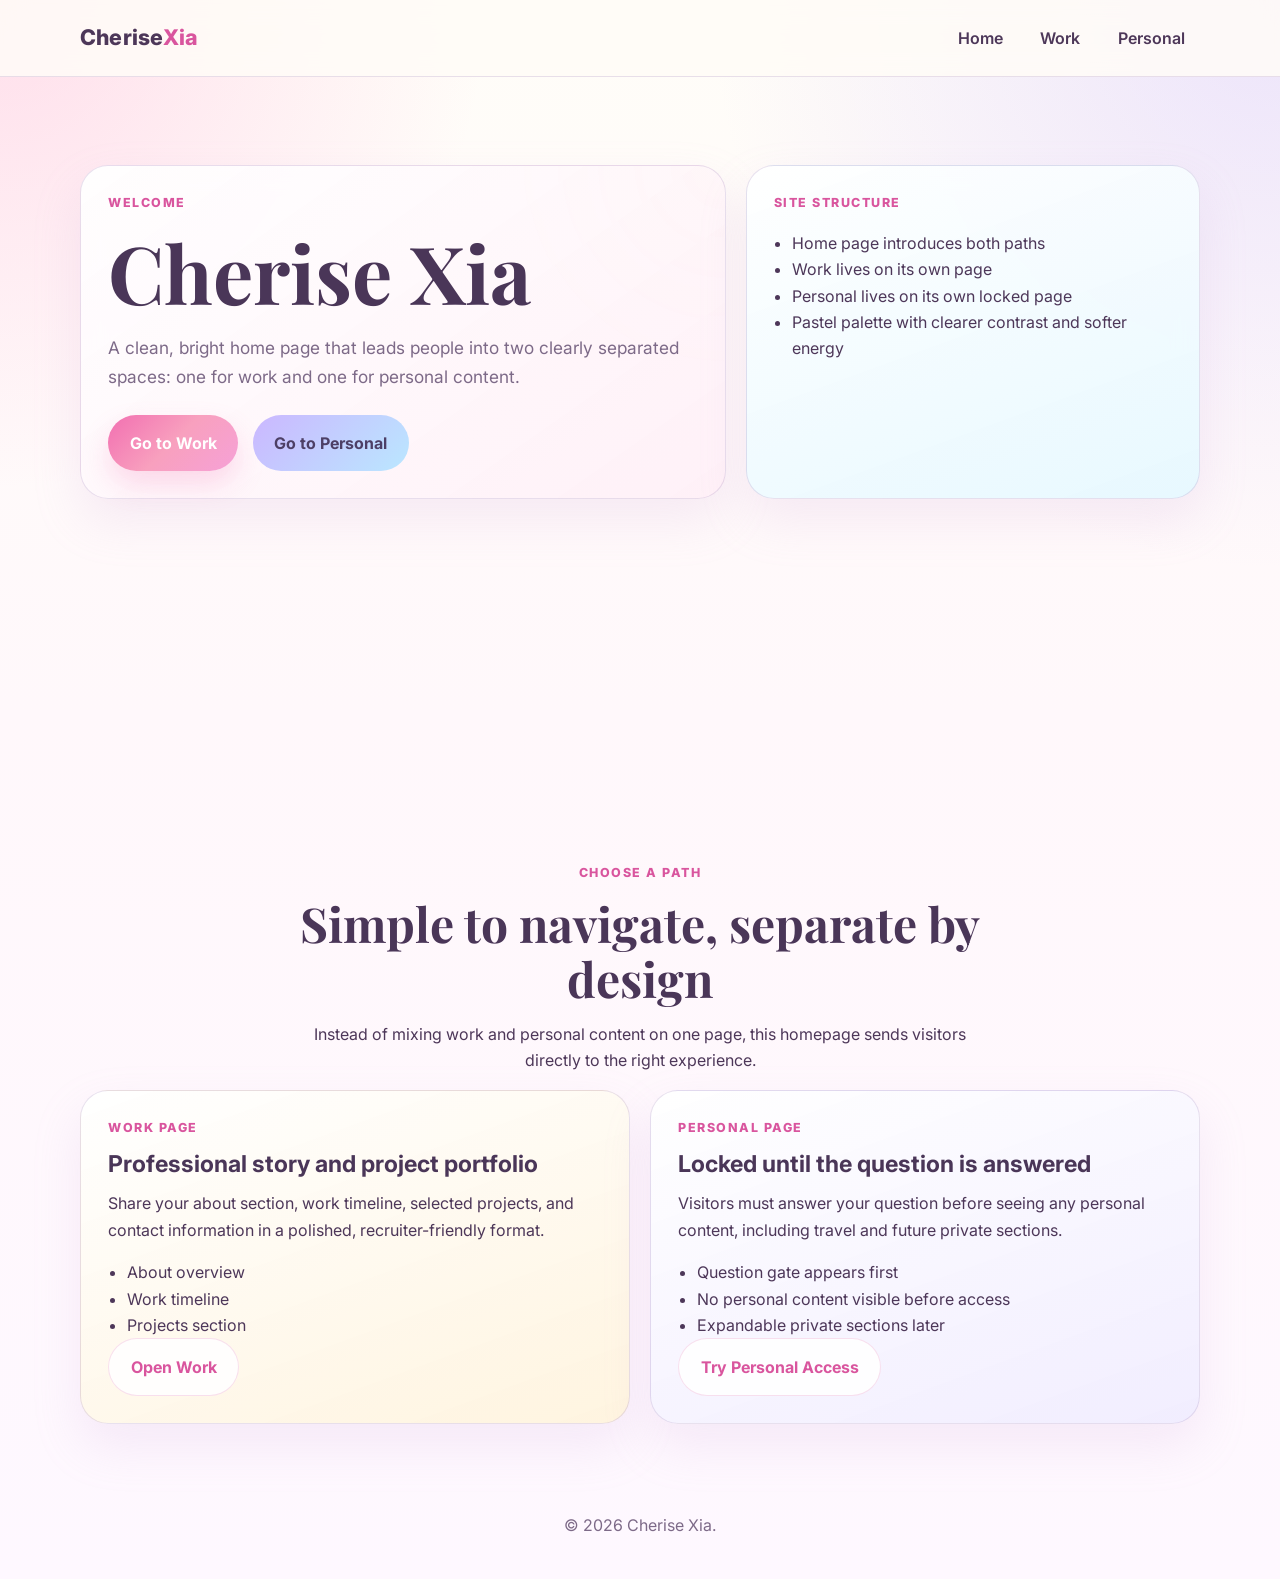
==== commit 3347bcc6: "Reset scroll on page navigation" ====
--- a/index.html
+++ b/index.html
@@ -3,8 +3,8 @@
 <head>
   <meta charset="UTF-8">
   <meta name="viewport" content="width=device-width, initial-scale=1.0">
-  <title>Cherise Xia | Portfolio Preview</title>
-  <meta name="description" content="Preview of Cherise Xia's personal website with separated work and personal spaces.">
+  <title>Cherise Xia | Home</title>
+  <meta name="description" content="Cherise Xia's website with separate work and personal spaces.">
   <link rel="preconnect" href="https://fonts.googleapis.com">
   <link rel="preconnect" href="https://fonts.gstatic.com" crossorigin>
   <link href="https://fonts.googleapis.com/css2?family=Inter:wght@400;500;600;700;800&family=Playfair+Display:wght@600;700&display=swap" rel="stylesheet">
@@ -13,240 +13,92 @@
 <body>
   <header class="site-header">
     <nav class="nav container" aria-label="Main navigation">
-      <a href="#top" class="logo">Cherise<span>Xia</span></a>
+      <a href="index.html" class="logo">Cherise<span>Xia</span></a>
       <button class="menu-toggle" aria-expanded="false" aria-controls="nav-links" aria-label="Toggle navigation menu">
         <span aria-hidden="true">☰</span>
       </button>
       <ul id="nav-links" class="nav-links">
-        <li><a href="#preview">Preview</a></li>
-        <li><a href="#work">Work</a></li>
-        <li><a href="#personal">Personal</a></li>
-        <li><a href="#notes">Site Notes</a></li>
+        <li><a href="index.html">Home</a></li>
+        <li><a href="work.html">Work</a></li>
+        <li><a href="personal.html">Personal</a></li>
       </ul>
     </nav>
   </header>
 
-  <main id="top">
-    <section class="hero">
-      <div class="container hero-grid">
-        <div class="hero-copy">
-          <p class="eyebrow">Website preview for</p>
+  <main>
+    <section class="hero page-shell">
+      <div class="container hero-grid home-hero-grid">
+        <div class="hero-copy surface pastel-glow">
+          <p class="eyebrow">Welcome</p>
           <h1>Cherise Xia</h1>
           <p class="subtitle">
-            A brighter, more feminine portfolio direction with an easy-to-scan split between
-            <strong>Work</strong> and <strong>Personal</strong> spaces.
+            A clean, bright home page that leads people into two clearly separated spaces:
+            one for work and one for personal content.
           </p>
           <div class="hero-actions">
-            <a class="btn primary" href="#preview">See the Preview</a>
-            <a class="btn ghost" href="#personal">Try the Personal Gate</a>
+            <a class="btn primary" href="work.html">Go to Work</a>
+            <a class="btn secondary" href="personal.html">Go to Personal</a>
           </div>
         </div>
 
-        <aside class="hero-panel" aria-label="Preview summary">
-          <p class="panel-label">Concept direction</p>
+        <aside class="hero-panel surface">
+          <p class="panel-label">Site structure</p>
           <ul class="feature-list">
-            <li>Updated name and branding</li>
-            <li>Vibrant pink-plum-peach palette</li>
-            <li>Clear Work / Personal split</li>
-            <li>Personal area protected by a question prompt</li>
+            <li>Home page introduces both paths</li>
+            <li>Work lives on its own page</li>
+            <li>Personal lives on its own locked page</li>
+            <li>Pastel palette with clearer contrast and softer energy</li>
           </ul>
         </aside>
       </div>
     </section>
 
-    <section id="preview" class="section container">
-      <div class="section-heading">
-        <p class="section-kicker">Quick preview</p>
-        <h2>Two spaces, one simple navigation flow</h2>
+    <section class="section container pathway-section">
+      <div class="section-heading centered narrow-copy">
+        <p class="section-kicker">Choose a path</p>
+        <h2>Simple to navigate, separate by design</h2>
         <p>
-          This preview focuses on structure and visual direction first, so you can confirm the feel
-          before I build the full experience.
+          Instead of mixing work and personal content on one page, this homepage sends visitors
+          directly to the right experience.
         </p>
       </div>
 
-      <div class="split-preview">
-        <article class="preview-card preview-card-work">
-          <p class="card-tag">Work side</p>
-          <h3>Professional story, timeline, and project archive</h3>
+      <div class="pathway-grid">
+        <article class="pathway-card work-card">
+          <p class="card-tag">Work page</p>
+          <h3>Professional story and project portfolio</h3>
           <p>
-            This side is open and easy to browse for recruiters, collaborators, and clients.
+            Share your about section, work timeline, selected projects, and contact information
+            in a polished, recruiter-friendly format.
           </p>
           <ul>
-            <li>About page with space for a work timeline</li>
-            <li>Projects page for all project case studies</li>
-            <li>Clear call-to-actions and clean scanning</li>
+            <li>About overview</li>
+            <li>Work timeline</li>
+            <li>Projects section</li>
           </ul>
-          <a href="#work" class="text-link">Jump to work preview</a>
+          <a class="btn soft" href="work.html">Open Work</a>
         </article>
 
-        <article class="preview-card preview-card-personal">
-          <p class="card-tag">Personal side</p>
-          <h3>Private, more intimate, and selectively shared</h3>
+        <article class="pathway-card personal-card">
+          <p class="card-tag">Personal page</p>
+          <h3>Locked until the question is answered</h3>
           <p>
-            This side stays hidden until someone answers a personal question correctly.
+            Visitors must answer your question before seeing any personal content, including
+            travel and future private sections.
           </p>
           <ul>
-            <li>Travel section visible after access</li>
-            <li>Flexible space for future personal categories</li>
-            <li>Friendly gate that feels warm, not harsh</li>
+            <li>Question gate appears first</li>
+            <li>No personal content visible before access</li>
+            <li>Expandable private sections later</li>
           </ul>
-          <a href="#personal" class="text-link">Jump to personal preview</a>
+          <a class="btn soft" href="personal.html">Try Personal Access</a>
         </article>
       </div>
-    </section>
-
-    <section id="work" class="section work-section">
-      <div class="container">
-        <div class="section-heading">
-          <p class="section-kicker">Work preview</p>
-          <h2>A polished professional home base</h2>
-          <p>
-            For the full version, this can become its own dedicated work experience with additional detail.
-          </p>
-        </div>
-
-        <div class="work-layout">
-          <article class="surface intro-card">
-            <p class="card-tag">About</p>
-            <h3>Tell your story clearly</h3>
-            <p>
-              This area introduces who you are, what you do, and what kind of work you care about.
-              It is designed to feel polished but still personal.
-            </p>
-          </article>
-
-          <article class="surface timeline-card">
-            <p class="card-tag">Timeline</p>
-            <h3>Personal work timeline placeholder</h3>
-            <div class="timeline">
-              <div class="timeline-item">
-                <span class="timeline-year">2026</span>
-                <div>
-                  <strong>Current role or focus</strong>
-                  <p>Add your latest role, startup, freelance focus, or key milestone here.</p>
-                </div>
-              </div>
-              <div class="timeline-item">
-                <span class="timeline-year">2024</span>
-                <div>
-                  <strong>Major transition or launch</strong>
-                  <p>Use this space for promotions, company moves, or major projects.</p>
-                </div>
-              </div>
-              <div class="timeline-item">
-                <span class="timeline-year">2022</span>
-                <div>
-                  <strong>Earlier foundation</strong>
-                  <p>Include education, first roles, or formative professional experiences.</p>
-                </div>
-              </div>
-            </div>
-          </article>
-        </div>
-
-        <article class="surface projects-showcase">
-          <div class="projects-header">
-            <div>
-              <p class="card-tag">Projects page</p>
-              <h3>Space for all projects you've worked on</h3>
-            </div>
-            <a class="btn soft" href="#notes">Discuss structure</a>
-          </div>
-
-          <div class="project-grid">
-            <article class="project-card">
-              <h4>Flagship Project</h4>
-              <p>Feature a highlighted case study with impact, role, and results.</p>
-            </article>
-            <article class="project-card">
-              <h4>Team Collaboration</h4>
-              <p>Highlight cross-functional work, process, and launch outcomes.</p>
-            </article>
-            <article class="project-card">
-              <h4>Experimental Build</h4>
-              <p>Show playful or technical projects that reveal your curiosity.</p>
-            </article>
-          </div>
-        </article>
-      </div>
-    </section>
-
-    <section id="personal" class="section personal-section">
-      <div class="container personal-layout">
-        <div class="section-heading narrow">
-          <p class="section-kicker">Personal preview</p>
-          <h2>A protected space for people who know you better</h2>
-          <p>
-            I used your suggested question as the gate for this preview. We can later swap this for
-            a passcode, a different prompt, or a softer hint-based interaction.
-          </p>
-        </div>
-
-        <div class="gate-and-content">
-          <article class="surface gate-card">
-            <p class="card-tag">Access prompt</p>
-            <h3>Oops — you need to know me a bit more</h3>
-            <p>What&apos;s my favorite TV show?</p>
-            <form id="access-form" class="access-form" novalidate>
-              <label for="access-answer">Your answer</label>
-              <input
-                type="text"
-                id="access-answer"
-                name="access-answer"
-                autocomplete="off"
-                placeholder="Type your guess"
-                aria-describedby="access-feedback"
-                required
-              >
-              <button type="submit" class="btn primary">Unlock personal preview</button>
-              <p id="access-feedback" class="form-feedback" aria-live="polite"></p>
-            </form>
-          </article>
-
-          <article class="surface personal-content is-locked" id="personal-content" aria-live="polite">
-            <div class="locked-state" id="locked-state">
-              <p class="card-tag">Locked</p>
-              <h3>Private sections stay hidden until access is granted</h3>
-              <p>
-                Once unlocked, this space can reveal travel, life updates, and future personal categories.
-              </p>
-            </div>
-
-            <div class="unlocked-state" id="unlocked-state" hidden>
-              <p class="card-tag">Unlocked preview</p>
-              <h3>Personal sections you can grow over time</h3>
-              <div class="personal-grid">
-                <section class="personal-block">
-                  <h4>Travel</h4>
-                  <p>Feature destinations, photo journals, maps, or favorite memories.</p>
-                </section>
-                <section class="personal-block">
-                  <h4>More coming soon</h4>
-                  <p>Keep placeholders for future sections such as hobbies, recommendations, or writing.</p>
-                </section>
-              </div>
-            </div>
-          </article>
-        </div>
-      </div>
-    </section>
-
-    <section id="notes" class="section container">
-      <article class="surface notes-card">
-        <p class="section-kicker">What this preview confirms</p>
-        <h2>Recommended direction before full implementation</h2>
-        <ul class="notes-list">
-          <li>Use <strong>Cherise Xia</strong> consistently across brand, hero, and footer.</li>
-          <li>Keep the site architecture centered around <strong>Work</strong> and <strong>Personal</strong>.</li>
-          <li>Turn the work side into dedicated About and Projects pages in the next pass.</li>
-          <li>Keep the personal side intentionally gated and expandable over time.</li>
-        </ul>
-      </article>
     </section>
   </main>
 
   <footer class="site-footer">
-    <p>© <span id="year"></span> Cherise Xia. Preview concept for your next website.</p>
+    <p>© <span id="year"></span> Cherise Xia.</p>
   </footer>
 
   <script src="script.js"></script>
--- a/styles.css
+++ b/styles.css
@@ -1,19 +1,22 @@
 :root {
-  --bg: #fff8fc;
-  --bg-soft: #fff0f7;
-  --surface: rgba(255, 255, 255, 0.86);
+  --bg: #fffdf8;
+  --bg-alt: #fef6ff;
+  --surface: rgba(255, 255, 255, 0.88);
   --surface-strong: #ffffff;
-  --text: #3f2645;
-  --muted: #7a627d;
-  --brand: #e94f9b;
-  --brand-strong: #bf2f77;
-  --accent: #8b5cf6;
-  --accent-soft: #f6d4e8;
-  --peach: #ffb38a;
-  --line: rgba(137, 92, 129, 0.18);
-  --shadow: 0 20px 40px rgba(144, 76, 126, 0.14);
-  --success: #1f9d73;
-  --error: #c83d62;
+  --text: #4d3759;
+  --muted: #7d6a88;
+  --line: rgba(174, 146, 193, 0.28);
+  --pink: #ff9ecf;
+  --lavender: #cbb7ff;
+  --peach: #ffd6b8;
+  --mint: #bff3df;
+  --sky: #bae7ff;
+  --yellow: #fff1ad;
+  --accent: #f26fb1;
+  --accent-strong: #d9559e;
+  --success: #2b9b72;
+  --error: #c55a8c;
+  --shadow: 0 22px 48px rgba(207, 169, 214, 0.18);
 }
 
 * {
@@ -26,29 +29,37 @@
 
 body {
   margin: 0;
+  color: var(--text);
   font-family: Inter, system-ui, -apple-system, BlinkMacSystemFont, "Segoe UI", sans-serif;
-  color: var(--text);
+  line-height: 1.65;
   background:
-    radial-gradient(circle at top left, rgba(233, 79, 155, 0.14), transparent 24%),
-    radial-gradient(circle at top right, rgba(139, 92, 246, 0.16), transparent 30%),
-    linear-gradient(180deg, #fff7fb 0%, #fffdfd 100%);
-  line-height: 1.65;
-}
-
-img {
-  max-width: 100%;
+    radial-gradient(circle at top left, rgba(255, 158, 207, 0.32), transparent 24%),
+    radial-gradient(circle at top right, rgba(203, 183, 255, 0.36), transparent 28%),
+    linear-gradient(180deg, #fffdf8 0%, #fff8fb 45%, #fef8ff 100%);
 }
 
 .container {
   width: min(1120px, 92%);
   margin-inline: auto;
+}
+
+.page-shell {
+  min-height: calc(100vh - 146px);
+}
+
+.section {
+  padding: 2rem 0 4rem;
+}
+
+.section-top {
+  padding-top: 4.75rem;
 }
 
 .site-header {
   position: sticky;
   top: 0;
   z-index: 100;
-  background: rgba(255, 248, 252, 0.82);
+  background: rgba(255, 252, 247, 0.86);
   backdrop-filter: blur(14px);
   border-bottom: 1px solid var(--line);
 }
@@ -71,73 +82,108 @@
 }
 
 .logo span {
-  color: var(--brand);
+  color: var(--accent-strong);
 }
 
 .nav-links {
   display: flex;
   align-items: center;
-  gap: 0.35rem;
+  gap: 0.45rem;
   list-style: none;
+  margin: 0;
   padding: 0;
-  margin: 0;
 }
 
 .nav-links a {
   text-decoration: none;
   color: var(--text);
-  padding: 0.7rem 0.9rem;
+  font-weight: 600;
+  padding: 0.72rem 0.95rem;
   border-radius: 999px;
-  font-weight: 600;
 }
 
 .nav-links a:hover,
 .nav-links a:focus-visible {
-  background: rgba(233, 79, 155, 0.12);
-  color: var(--brand-strong);
+  background: rgba(242, 111, 177, 0.14);
+  color: var(--accent-strong);
   outline: none;
 }
 
 .menu-toggle {
   display: none;
   border: 1px solid var(--line);
-  background: rgba(255, 255, 255, 0.75);
+  background: rgba(255, 255, 255, 0.82);
   color: var(--text);
   padding: 0.45rem 0.7rem;
-  border-radius: 12px;
+  border-radius: 14px;
   cursor: pointer;
 }
 
 .hero {
-  padding: 5.5rem 0 4rem;
-}
-
-.hero-grid {
+  padding: 5.5rem 0 2rem;
+}
+
+.hero-grid,
+.pathway-grid,
+.work-layout,
+.project-grid,
+.personal-grid {
   display: grid;
-  grid-template-columns: 1.5fr 1fr;
-  gap: 1.5rem;
+  gap: 1.25rem;
+}
+
+.home-hero-grid {
+  grid-template-columns: 1.35fr 0.95fr;
   align-items: stretch;
 }
 
-.hero-copy,
-.hero-panel,
+.pathway-grid,
+.personal-grid {
+  grid-template-columns: repeat(2, minmax(0, 1fr));
+}
+
+.work-layout {
+  grid-template-columns: 0.95fr 1.05fr;
+}
+
+.project-grid {
+  grid-template-columns: repeat(3, minmax(0, 1fr));
+}
+
 .surface,
-.preview-card {
-  border: 1px solid var(--line);
-  box-shadow: var(--shadow);
+.pathway-card {
   background: var(--surface);
   backdrop-filter: blur(12px);
+  border: 1px solid var(--line);
   border-radius: 28px;
-}
-
-.hero-copy {
-  padding: 2.5rem;
+  box-shadow: var(--shadow);
+}
+
+.surface {
+  padding: 1.7rem;
+}
+
+.pathway-card {
+  padding: 1.7rem;
+}
+
+.pastel-glow {
+  background:
+    linear-gradient(145deg, rgba(255,255,255,0.92), rgba(255, 240, 247, 0.96)),
+    radial-gradient(circle at top right, rgba(255, 241, 173, 0.4), transparent 30%);
 }
 
 .hero-panel {
-  padding: 1.75rem;
-  align-self: center;
-  background: linear-gradient(180deg, rgba(255, 255, 255, 0.92), rgba(248, 229, 241, 0.9));
+  background: linear-gradient(160deg, rgba(255,255,255,0.92), rgba(230, 248, 255, 0.94));
+}
+
+.work-card {
+  background: linear-gradient(160deg, rgba(255,255,255,0.94), rgba(255, 244, 223, 0.98));
+}
+
+.personal-card,
+.travel-block {
+  background: linear-gradient(160deg, rgba(255,255,255,0.94), rgba(241, 237, 255, 0.98));
 }
 
 .eyebrow,
@@ -148,14 +194,14 @@
   letter-spacing: 0.12em;
   font-size: 0.78rem;
   font-weight: 800;
-  color: var(--brand-strong);
+  color: var(--accent-strong);
 }
 
 h1,
 h2,
 h3,
 h4 {
-  color: #41243d;
+  color: #4a3658;
   line-height: 1.15;
 }
 
@@ -165,13 +211,13 @@
 }
 
 h1 {
-  font-size: clamp(3rem, 7vw, 5.2rem);
+  font-size: clamp(3rem, 7vw, 5rem);
   margin: 0.3rem 0 1rem;
 }
 
 h2 {
   font-size: clamp(2rem, 4vw, 3rem);
-  margin: 0.25rem 0 0.9rem;
+  margin: 0.2rem 0 0.9rem;
 }
 
 h3 {
@@ -183,33 +229,51 @@
   margin-top: 0;
 }
 
+.page-title {
+  max-width: 13ch;
+}
+
 .subtitle {
-  font-size: 1.12rem;
-  max-width: 40rem;
   color: var(--muted);
+  font-size: 1.08rem;
+  max-width: 42rem;
+}
+
+.narrow-copy {
+  max-width: 44rem;
+}
+
+.centered {
+  text-align: center;
+  margin-inline: auto;
+}
+
+.compact-heading {
+  margin-bottom: 1rem;
 }
 
 .feature-list,
 .notes-list,
-.preview-card ul {
+.pathway-card ul {
   margin: 1rem 0 0;
   padding-left: 1.15rem;
 }
 
-.hero-actions,
-.projects-header {
+.hero-actions {
   display: flex;
   align-items: center;
   gap: 0.9rem;
   flex-wrap: wrap;
+  margin-top: 1.5rem;
 }
 
 .btn {
+  display: inline-block;
   border: none;
   border-radius: 999px;
-  padding: 0.9rem 1.3rem;
+  padding: 0.92rem 1.35rem;
+  font-weight: 700;
   text-decoration: none;
-  font-weight: 700;
   cursor: pointer;
   transition: transform 0.18s ease, box-shadow 0.18s ease, background 0.18s ease;
 }
@@ -220,76 +284,20 @@
 }
 
 .btn.primary {
-  background: linear-gradient(135deg, var(--brand) 0%, var(--accent) 100%);
   color: white;
-  box-shadow: 0 14px 28px rgba(191, 47, 119, 0.22);
-}
-
-.btn.ghost,
+  background: linear-gradient(135deg, var(--accent) 0%, #f8a0be 50%, #f6a1d7 100%);
+  box-shadow: 0 14px 28px rgba(242, 111, 177, 0.24);
+}
+
+.btn.secondary {
+  background: linear-gradient(135deg, var(--lavender) 0%, var(--sky) 100%);
+  color: #4d3f66;
+}
+
 .btn.soft {
-  background: white;
-  color: var(--brand-strong);
-  border: 1px solid rgba(191, 47, 119, 0.18);
-}
-
-.section {
-  padding: 1.6rem 0 4rem;
-}
-
-.section-heading {
-  margin-bottom: 1.6rem;
-  max-width: 48rem;
-}
-
-.section-heading.narrow {
-  max-width: 42rem;
-}
-
-.split-preview,
-.work-layout,
-.gate-and-content,
-.project-grid,
-.personal-grid {
-  display: grid;
-  gap: 1.2rem;
-}
-
-.split-preview,
-.gate-and-content {
-  grid-template-columns: repeat(2, minmax(0, 1fr));
-}
-
-.preview-card,
-.surface {
-  padding: 1.6rem;
-}
-
-.preview-card-work {
-  background: linear-gradient(180deg, rgba(255, 255, 255, 0.95), rgba(255, 231, 242, 0.92));
-}
-
-.preview-card-personal {
-  background: linear-gradient(180deg, rgba(255, 255, 255, 0.95), rgba(240, 233, 255, 0.95));
-}
-
-.text-link {
-  color: var(--brand-strong);
-  text-decoration: none;
-  font-weight: 700;
-}
-
-.text-link:hover,
-.text-link:focus-visible {
-  text-decoration: underline;
-}
-
-.work-section {
-  background: linear-gradient(180deg, rgba(255, 240, 247, 0.4), rgba(255, 255, 255, 0));
-}
-
-.work-layout {
-  grid-template-columns: 0.95fr 1.05fr;
-  margin-bottom: 1.2rem;
+  background: rgba(255, 255, 255, 0.92);
+  color: var(--accent-strong);
+  border: 1px solid rgba(217, 85, 158, 0.18);
 }
 
 .timeline {
@@ -299,46 +307,53 @@
 
 .timeline-item {
   display: grid;
-  grid-template-columns: 78px 1fr;
+  grid-template-columns: 86px 1fr;
   gap: 1rem;
   align-items: start;
-  padding-top: 0.15rem;
 }
 
 .timeline-year {
   display: inline-flex;
   justify-content: center;
-  padding: 0.35rem 0.65rem;
+  padding: 0.38rem 0.7rem;
   border-radius: 999px;
-  background: rgba(233, 79, 155, 0.12);
-  color: var(--brand-strong);
+  background: rgba(255, 158, 207, 0.26);
+  color: var(--accent-strong);
   font-weight: 800;
 }
 
 .projects-showcase {
-  background: linear-gradient(180deg, rgba(255,255,255,0.92), rgba(255, 245, 234, 0.96));
-}
-
-.project-grid {
-  grid-template-columns: repeat(3, minmax(0, 1fr));
-  margin-top: 1rem;
+  background: linear-gradient(160deg, rgba(255,255,255,0.94), rgba(230, 255, 244, 0.96));
 }
 
 .project-card,
 .personal-block {
   background: var(--surface-strong);
   border: 1px solid var(--line);
-  border-radius: 20px;
-  padding: 1.15rem;
-}
-
-.personal-section {
-  background: linear-gradient(180deg, rgba(244, 237, 255, 0.65), rgba(255, 255, 255, 0));
+  border-radius: 22px;
+  padding: 1.2rem;
+}
+
+.gate-page {
+  display: grid;
+  gap: 1.25rem;
+}
+
+.full-gate-card {
+  max-width: 760px;
+  margin-inline: auto;
+  text-align: center;
+  background: linear-gradient(160deg, rgba(255,255,255,0.95), rgba(255, 242, 248, 0.98));
+}
+
+.gate-form {
+  max-width: 460px;
+  margin: 0 auto;
 }
 
 .access-form {
   display: grid;
-  gap: 0.75rem;
+  gap: 0.8rem;
 }
 
 label {
@@ -346,25 +361,16 @@
 }
 
 input {
-  border: 1px solid rgba(137, 92, 129, 0.3);
-  border-radius: 16px;
-  padding: 0.9rem 1rem;
+  border: 1px solid rgba(174, 146, 193, 0.4);
+  border-radius: 18px;
+  padding: 0.95rem 1rem;
   font: inherit;
   color: var(--text);
-  background: rgba(255, 255, 255, 0.95);
-}
-
-.personal-content {
-  min-height: 100%;
-}
-
-.personal-content.is-locked {
-  background: linear-gradient(180deg, rgba(255,255,255,0.94), rgba(245, 238, 255, 0.95));
-}
-
-.locked-state,
-.unlocked-state {
-  height: 100%;
+  background: rgba(255, 255, 255, 0.96);
+}
+
+.personal-content.is-hidden {
+  display: none;
 }
 
 .form-feedback {
@@ -381,10 +387,6 @@
   color: var(--error);
 }
 
-.notes-card {
-  background: linear-gradient(180deg, rgba(255,255,255,0.95), rgba(255, 234, 242, 0.95));
-}
-
 .site-footer {
   padding: 1.5rem;
   text-align: center;
@@ -394,17 +396,17 @@
 input:focus-visible,
 .menu-toggle:focus-visible,
 .btn:focus-visible,
-.text-link:focus-visible {
-  outline: 3px solid rgba(139, 92, 246, 0.35);
+.nav-links a:focus-visible {
+  outline: 3px solid rgba(203, 183, 255, 0.65);
   outline-offset: 3px;
 }
 
 @media (max-width: 900px) {
-  .hero-grid,
-  .split-preview,
+  .home-hero-grid,
+  .pathway-grid,
   .work-layout,
-  .gate-and-content,
-  .project-grid {
+  .project-grid,
+  .personal-grid {
     grid-template-columns: 1fr;
   }
 }
@@ -433,19 +435,17 @@
     display: flex;
   }
 
-  .hero {
-    padding-top: 4.5rem;
-  }
-
-  .hero-copy,
-  .hero-panel,
-  .preview-card,
-  .surface {
+  .section-top {
+    padding-top: 3.75rem;
+  }
+
+  .surface,
+  .pathway-card {
     padding: 1.25rem;
   }
 
   .timeline-item {
     grid-template-columns: 1fr;
-    gap: 0.4rem;
-  }
-}
+    gap: 0.45rem;
+  }
+}
